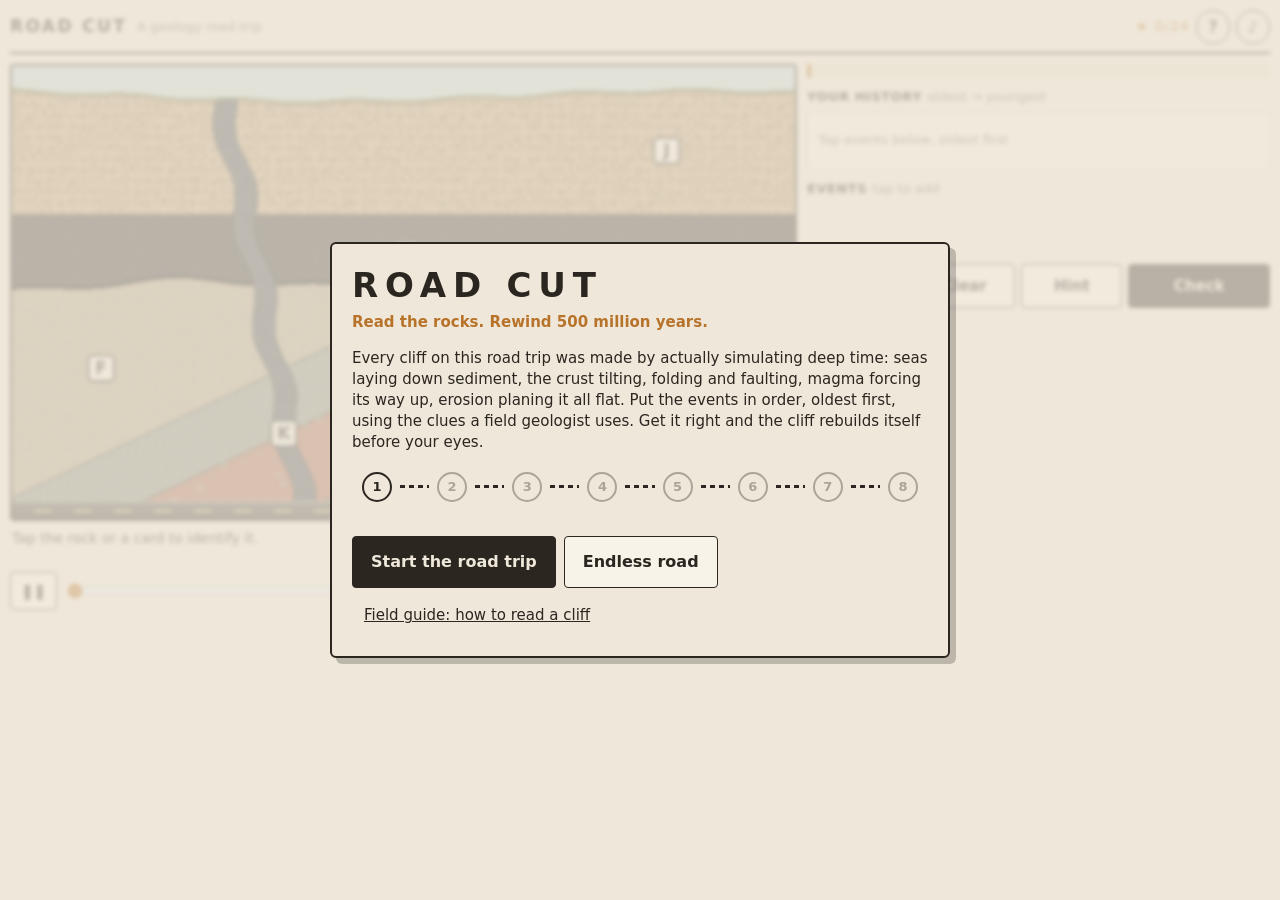
==== builds/2026-11-04-road-cut/index.html @ 79dba89b "road-cut: renderer (map-symbol patterns in each rock's own frame), playable UI, deep-time replay, au" ====
<!doctype html>
<html lang="en">
<head>
<meta charset="utf-8">
<meta name="viewport" content="width=device-width, initial-scale=1, viewport-fit=cover">
<meta name="theme-color" content="#efe8da">
<title>Road Cut - read the rocks, rewind deep time</title>
<meta name="description" content="A geology puzzle: every cliff is a real simulation of deep time. Put the events in order, then watch 500 million years replay.">
<link rel="stylesheet" href="style.css">
</head>
<body>
<div id="app">
  <header id="hud">
    <button id="bHome" class="brand" aria-label="Back to the road map">ROAD CUT</button>
    <div id="hStop"></div>
    <div class="hud-right">
      <span id="hStars" aria-label="Stars"></span>
      <button id="bGuide" class="hb" aria-label="Field guide">?</button>
      <button id="bMute" class="hb" aria-label="Mute sound">&#9834;</button>
    </div>
  </header>

  <main id="layout">
    <section id="cliffCol">
      <div id="cliffWrap">
        <canvas id="cliff" aria-label="Cross-section of the road cut. Tap a rock unit to identify it."></canvas>
        <div id="road" aria-hidden="true"></div>
        <div id="clock" hidden></div>
      </div>
      <p id="info">Tap the rock or a card to identify it.</p>
      <div id="replayBar" hidden>
        <button id="bPlay" class="btn small" aria-label="Play or pause the replay">&#10074;&#10074;</button>
        <input id="scrub" type="range" min="0" max="1000" value="0" aria-label="Deep time scrubber">
        <button id="bNext" class="btn primary small">Next stop &#8594;</button>
      </div>
    </section>

    <section id="panel">
      <div id="intro"></div>
      <div class="lbl">Your history <span class="muted">oldest &#8594; youngest</span></div>
      <ol id="seq" aria-label="Your sequence, oldest first"></ol>
      <div class="lbl">Events <span class="muted">tap to add</span></div>
      <div id="pool" aria-label="Events to place"></div>
      <div id="actions">
        <button id="bUndo" class="btn">Undo</button>
        <button id="bClear" class="btn">Clear</button>
        <button id="bHint" class="btn">Hint</button>
        <button id="bCheck" class="btn primary">Check</button>
      </div>
      <div id="feedback" role="status" aria-live="polite"></div>
    </section>
  </main>

  <div id="title" class="overlay">
    <div class="sheet">
      <h1>ROAD CUT</h1>
      <p class="tag">Read the rocks. Rewind 500 million years.</p>
      <p>Every cliff on this road trip was made by actually simulating deep time: seas laying down sediment, the crust tilting,
        folding and faulting, magma forcing its way up, erosion planing it all flat. Put the events in order, oldest first,
        using the clues a field geologist uses. Get it right and the cliff rebuilds itself before your eyes.</p>
      <div id="map" aria-label="Road trip stops"></div>
      <div class="row">
        <button id="bStart" class="btn primary big">Start the road trip</button>
        <button id="bEndless" class="btn big">Endless road</button>
      </div>
      <button id="bGuide2" class="btn link">Field guide: how to read a cliff</button>
    </div>
  </div>

  <div id="guide" class="overlay" hidden>
    <div class="sheet scroll">
      <h2>Field guide</h2>
      <ol class="rules">
        <li><b>Superposition.</b> Layers pile up from the bottom: lower layers are older.</li>
        <li><b>Original horizontality.</b> Sediment settles flat. Tilted or folded layers were bent later, so the tilting or
          folding is younger than every layer it bends. Flatter layers on top came after.</li>
        <li><b>Cross-cutting.</b> Whatever cuts through rock is younger than that rock: dikes, granite plutons and faults.
          A dike that crosses a fault without being broken came after the fault.</li>
        <li><b>Unconformities.</b> A heavy wavy line is an old erosion surface: the land rose, was worn down, then sank and
          was buried again. Everything it cuts is older than the erosion; everything sitting on it is younger. A fault
          that stops at the line happened before the erosion.</li>
        <li><b>When the rocks can't tell.</b> Some pairs have no contact that proves their order (say, a fault and a tilt).
          Any order the evidence allows is accepted.</li>
      </ol>
      <h3>Rock key</h3>
      <div id="legend"></div>
      <p class="muted">Tap a letter on the cliff or a card to highlight it. Keyboard: type a letter to add it, Backspace to
        undo, Enter to check.</p>
      <button id="bGuideClose" class="btn primary">Back to the rocks</button>
    </div>
  </div>

  <div id="endScreen" class="overlay" hidden>
    <div class="sheet">
      <h2>Road trip complete</h2>
      <p id="endStars" class="bigstars"></p>
      <p id="endText"></p>
      <div class="row">
        <button id="bEndEndless" class="btn primary big">Keep driving (endless)</button>
        <button id="bEndMap" class="btn big">Road map</button>
      </div>
    </div>
  </div>
  <div id="selftest" hidden></div>
</div>
<script src="geo.js"></script>
<script src="render.js"></script>
<script src="game.js"></script>
</body>
</html>
---- builds/2026-11-04-road-cut/style.css ----
:root {
  --paper: #efe8da; --paper2: #e6dcc8; --ink: #2b2620; --muted: #7a6f60; --line: #c9bca4;
  --ochre: #b8732a; --ochre2: #d99a4e; --good: #4f7a45; --bad: #a3442f; --blue: #3b6d8c;
  --safe-b: env(safe-area-inset-bottom, 0px); --safe-t: env(safe-area-inset-top, 0px);
}
* { box-sizing: border-box; }
html, body { margin: 0; height: 100%; background: var(--paper); color: var(--ink);
  font: 15px/1.4 ui-sans-serif, system-ui, -apple-system, "Segoe UI", Roboto, sans-serif; -webkit-text-size-adjust: 100%; }
body { overscroll-behavior: none; }
button { font: inherit; color: inherit; -webkit-tap-highlight-color: transparent; touch-action: manipulation; }
#app { max-width: 1400px; margin: 0 auto; padding: calc(var(--safe-t) + 6px) 10px calc(var(--safe-b) + 14px); }

#hud { display: flex; align-items: center; gap: 10px; padding: 4px 0 8px; border-bottom: 2px solid var(--ink); }
.brand { background: none; border: 0; padding: 0; font-weight: 800; letter-spacing: .14em; font-size: 17px; cursor: pointer; }
#hStop { flex: 1; min-width: 0; font-size: 13px; color: var(--muted); white-space: nowrap; overflow: hidden; text-overflow: ellipsis; }
.hud-right { display: flex; align-items: center; gap: 6px; }
#hStars { color: var(--ochre); font-size: 14px; letter-spacing: 1px; white-space: nowrap; }
.hb { width: 34px; height: 34px; border-radius: 50%; border: 1.5px solid var(--ink); background: var(--paper); font-weight: 700; cursor: pointer; }
.hb.off { opacity: .45; text-decoration: line-through; }

#layout { display: grid; grid-template-columns: 1fr; gap: 10px; margin-top: 10px; }
@media (min-width: 900px) {
  #layout { grid-template-columns: minmax(0, 1.7fr) minmax(320px, 1fr); align-items: start; }
}
#cliffWrap { position: relative; border: 2px solid var(--ink); border-radius: 4px; overflow: hidden; background: #cfd8dc; }
#cliff { display: block; width: 100%; aspect-ratio: 1.8; touch-action: manipulation; cursor: crosshair; }
#road { height: 18px; background:
  repeating-linear-gradient(90deg, transparent 0 22px, #d8c36a 22px 40px) center / 100% 2px no-repeat,
  linear-gradient(#57524c, #3e3a36); border-top: 2px solid #8b8478; }
#clock { position: absolute; left: 8px; top: 8px; padding: 4px 9px; background: rgba(239,232,218,.92); border: 1.5px solid var(--ink);
  border-radius: 3px; font-variant-numeric: tabular-nums; font-weight: 700; font-size: 14px; max-width: calc(100% - 16px); }
#clock small { display: block; font-weight: 400; font-size: 12px; color: var(--ink); }
#info { min-height: 2.8em; margin: 8px 2px 4px; font-size: 14px; }
#info b { color: var(--ochre); }

#replayBar { display: flex; align-items: center; gap: 8px; margin: 4px 0; }
#scrub { flex: 1; accent-color: var(--ochre); height: 30px; }

#panel { display: flex; flex-direction: column; gap: 6px; }
#intro { background: var(--paper2); border-left: 4px solid var(--ochre); padding: 7px 10px; font-size: 14px; border-radius: 2px; }
#intro b { display: block; }
.lbl { font-weight: 700; font-size: 13px; letter-spacing: .04em; text-transform: uppercase; margin-top: 4px; }
.muted { color: var(--muted); font-weight: 400; text-transform: none; letter-spacing: 0; }
#seq { list-style: none; margin: 0; padding: 6px; min-height: 58px; display: flex; flex-wrap: wrap; gap: 5px; align-content: flex-start;
  border: 1.5px dashed var(--line); border-radius: 4px; counter-reset: s; background: rgba(255,255,255,.25); }
#seq:empty::before { content: "Tap events below, oldest first"; color: var(--muted); font-size: 13px; padding: 12px 4px; }
#pool { display: flex; flex-wrap: wrap; gap: 5px; min-height: 50px; }
.chip { position: relative; display: inline-flex; align-items: center; gap: 6px; height: 44px; padding: 0 9px 0 5px; border: 1.5px solid var(--ink);
  background: #f8f3e8; border-radius: 4px; cursor: pointer; font-size: 13px; user-select: none; -webkit-user-select: none; }
.chip canvas { width: 26px; height: 30px; border: 1px solid rgba(43,38,32,.5); border-radius: 2px; }
.chip .L { font-weight: 800; font-size: 18px; min-width: 14px; text-align: center; }
.chip .nm { line-height: 1.1; max-width: 86px; }
.chip.sel { box-shadow: 0 0 0 3px var(--ochre2); }
.chip.hlA { box-shadow: 0 0 0 3px var(--blue); }
.chip.hlB { box-shadow: 0 0 0 3px var(--bad); }
#seq .chip::before { counter-increment: s; content: counter(s); position: absolute; top: -7px; left: -6px; font-size: 10px; font-weight: 700;
  background: var(--ink); color: var(--paper); border-radius: 8px; padding: 0 4px; line-height: 14px; }
.chip.pop { animation: pop .22s ease-out; }
@keyframes pop { from { transform: scale(.82); } to { transform: none; } }

#actions { display: grid; grid-template-columns: 1fr 1fr 1fr 1.4fr; gap: 6px; margin-top: 4px; }
.btn { min-height: 44px; padding: 0 12px; border: 1.5px solid var(--ink); background: #f8f3e8; border-radius: 4px; cursor: pointer; font-weight: 600; }
.btn:disabled { opacity: .4; cursor: default; }
.btn.primary { background: var(--ink); color: var(--paper); }
.btn.small { min-height: 38px; padding: 0 10px; }
.btn.big { min-height: 52px; font-size: 16px; padding: 0 18px; }
.btn.link { border: 0; background: none; text-decoration: underline; color: var(--ink); font-weight: 500; }
#feedback { min-height: 1.4em; font-size: 14px; padding: 2px 2px; }
#feedback.bad { color: var(--bad); }
#feedback.good { color: var(--good); }
#feedback .why { display: block; color: var(--ink); margin-top: 3px; }

.overlay { position: fixed; inset: 0; z-index: 10; display: flex; align-items: center; justify-content: center; padding: 16px;
  background: rgba(43,38,32,.35); }
.overlay[hidden] { display: none; }
#title { background: rgba(239,232,218,.72); backdrop-filter: blur(2px); -webkit-backdrop-filter: blur(2px); }
.sheet { width: min(620px, 100%); max-height: calc(100% - 10px); overflow: auto; background: var(--paper); border: 2px solid var(--ink);
  border-radius: 6px; padding: 18px 20px; box-shadow: 6px 6px 0 rgba(43,38,32,.25); }
.sheet h1 { margin: 0; letter-spacing: .2em; font-size: 34px; }
.sheet h2 { margin: 0 0 8px; }
.sheet h3 { margin: 14px 0 6px; font-size: 15px; }
.tag { margin: 2px 0 10px; color: var(--ochre); font-weight: 700; }
.row { display: flex; gap: 8px; flex-wrap: wrap; margin: 12px 0 6px; }
.rules { padding-left: 20px; } .rules li { margin-bottom: 7px; }
#legend { display: grid; grid-template-columns: repeat(auto-fill, minmax(130px, 1fr)); gap: 6px; }
#legend div { display: flex; align-items: center; gap: 6px; font-size: 13px; }
#legend canvas { width: 34px; height: 24px; border: 1px solid var(--ink); }
#map { display: flex; align-items: center; gap: 0; margin: 14px 0 4px; overflow-x: auto; padding: 4px 2px 8px; }
.stop { flex: 0 0 auto; width: 46px; display: flex; flex-direction: column; align-items: center; gap: 2px; background: none; border: 0; cursor: pointer; padding: 0; }
.stop .dot { width: 30px; height: 30px; border-radius: 50%; border: 2px solid var(--ink); background: var(--paper); display: flex;
  align-items: center; justify-content: center; font-weight: 800; font-size: 13px; }
.stop.done .dot { background: var(--ink); color: var(--paper); }
.stop.locked { opacity: .35; cursor: default; }
.stop .st { font-size: 10px; color: var(--ochre); height: 12px; letter-spacing: -1px; }
.seg { flex: 1 0 8px; height: 3px; background: repeating-linear-gradient(90deg, var(--ink) 0 5px, transparent 5px 9px); margin-bottom: 14px; }
.bigstars { font-size: 32px; color: var(--ochre); margin: 6px 0; letter-spacing: 3px; }
@media (prefers-reduced-motion: reduce) { .chip.pop { animation: none; } }
@media (max-width: 420px) {
  .chip { height: 40px; padding: 0 7px 0 4px; gap: 4px; font-size: 12px; }
  .chip canvas { width: 20px; height: 26px; }
  .chip .nm { max-width: 72px; }
  #actions { grid-template-columns: 1fr 1fr 1fr 1.3fr; }
  .sheet { padding: 14px; }
  .sheet h1 { font-size: 28px; }
}
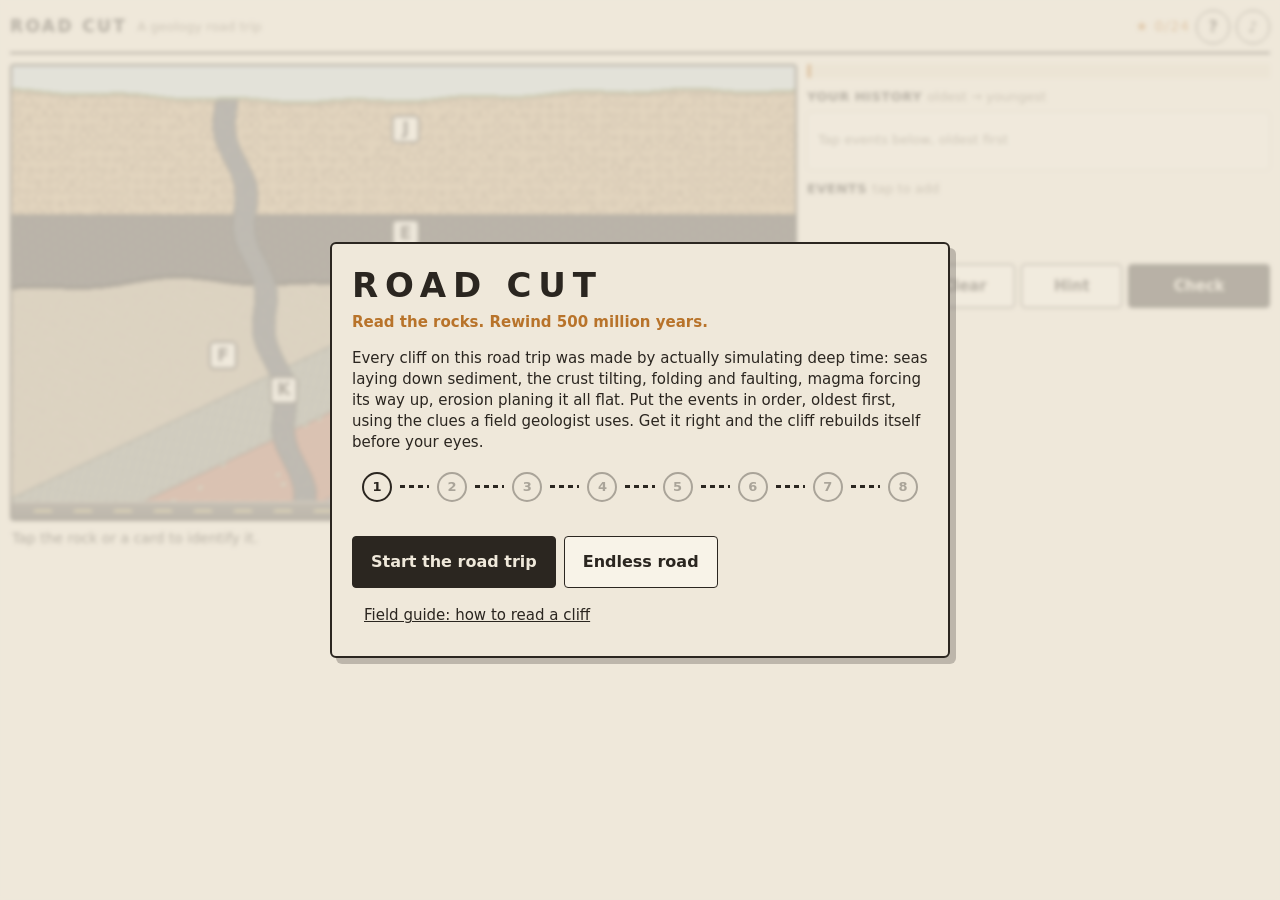
==== commit 1aa5951a: "road-cut: collision-free label placement, CSS-sized labels, tilt/fold and star-rule help" ====
--- a/builds/2026-11-04-road-cut/index.html
+++ b/builds/2026-11-04-road-cut/index.html
@@ -84,8 +84,10 @@
       </ol>
       <h3>Rock key</h3>
       <div id="legend"></div>
-      <p class="muted">Tap a letter on the cliff or a card to highlight it. Keyboard: type a letter to add it, Backspace to
-        undo, Enter to check.</p>
+      <p class="muted">Tap a letter on the cliff or a card to highlight it. Tilting and folding have no letter: selecting their
+        card shades the layers they bent. Keyboard: type a letter to add it, Backspace to undo, Enter to check.</p>
+      <p class="muted">Stars per stop: 3 for a first-try read, 2 for one or two wrong checks, 1 after that. Hints never cost
+        stars (2 per stop).</p>
       <button id="bGuideClose" class="btn primary">Back to the rocks</button>
     </div>
   </div>
--- a/builds/2026-11-04-road-cut/style.css
+++ b/builds/2026-11-04-road-cut/style.css
@@ -4,6 +4,7 @@
   --safe-b: env(safe-area-inset-bottom, 0px); --safe-t: env(safe-area-inset-top, 0px);
 }
 * { box-sizing: border-box; }
+[hidden] { display: none !important; }
 html, body { margin: 0; height: 100%; background: var(--paper); color: var(--ink);
   font: 15px/1.4 ui-sans-serif, system-ui, -apple-system, "Segoe UI", Roboto, sans-serif; -webkit-text-size-adjust: 100%; }
 body { overscroll-behavior: none; }
